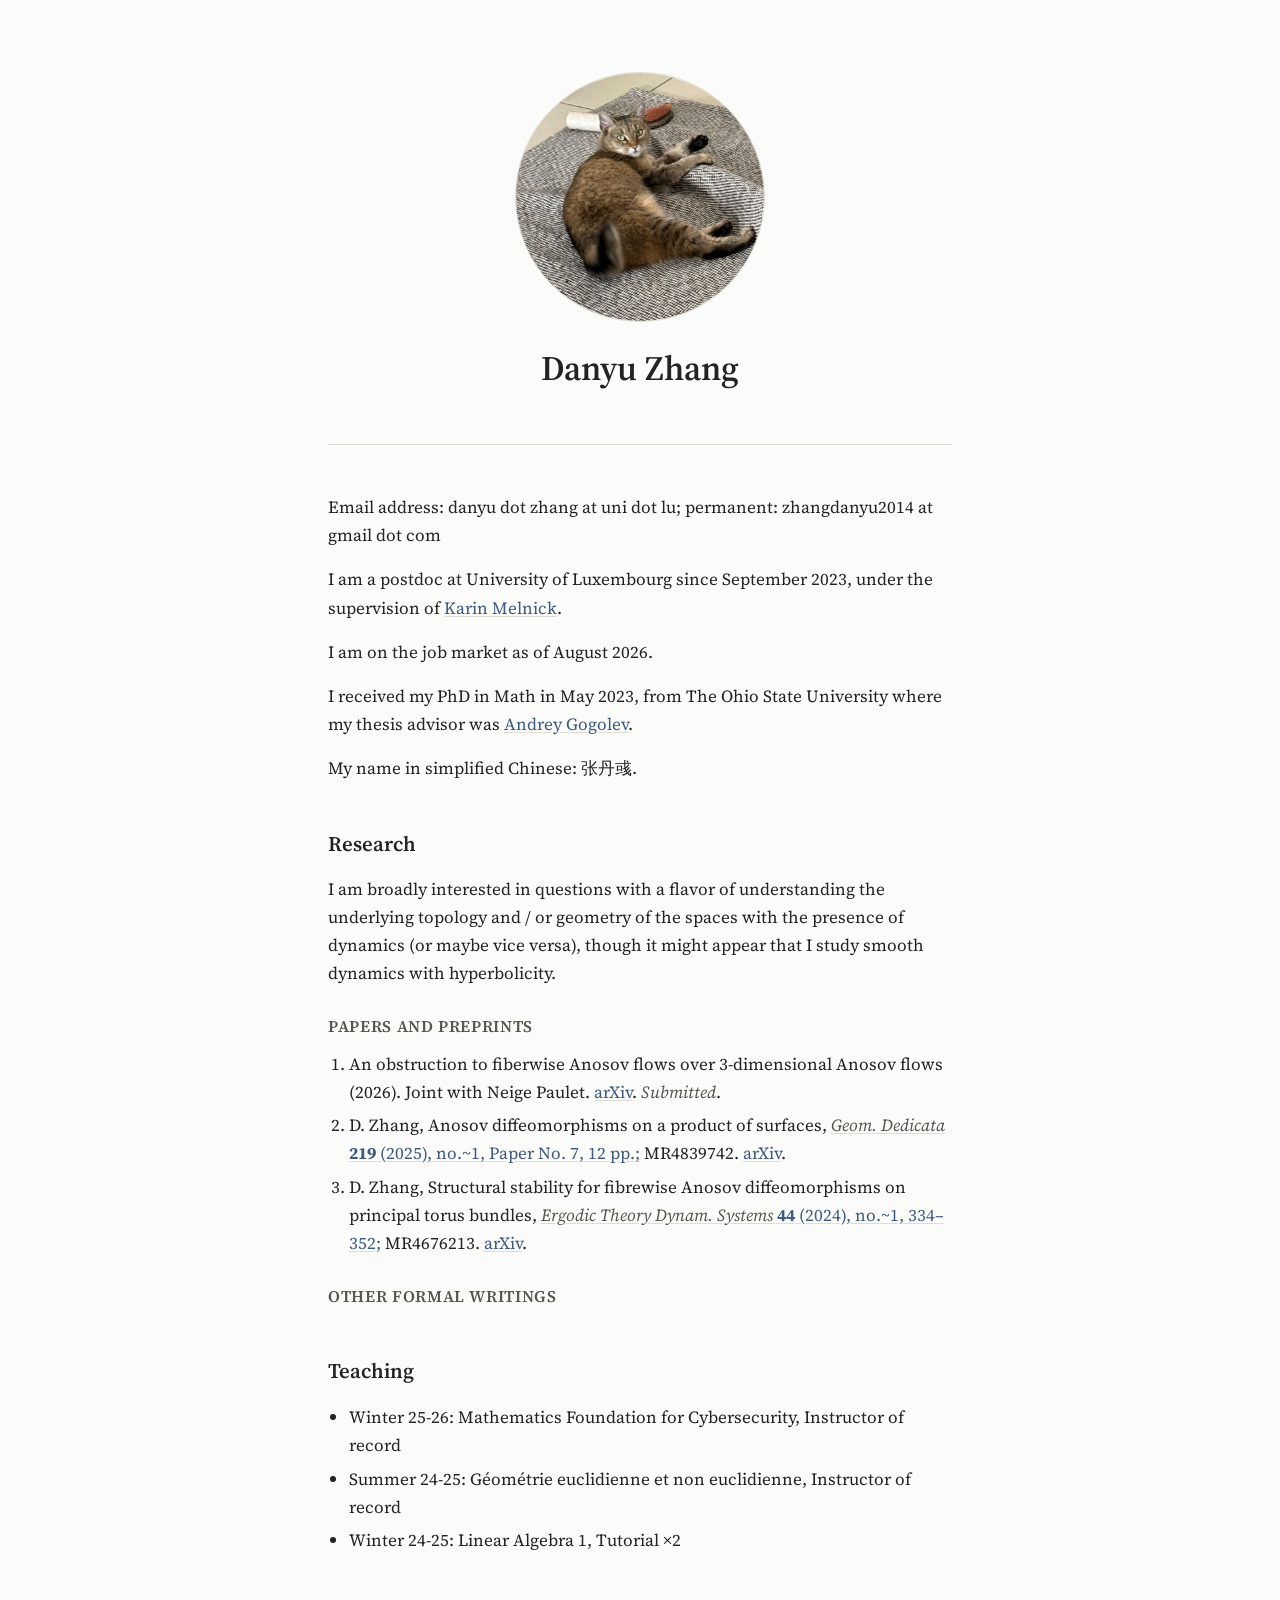
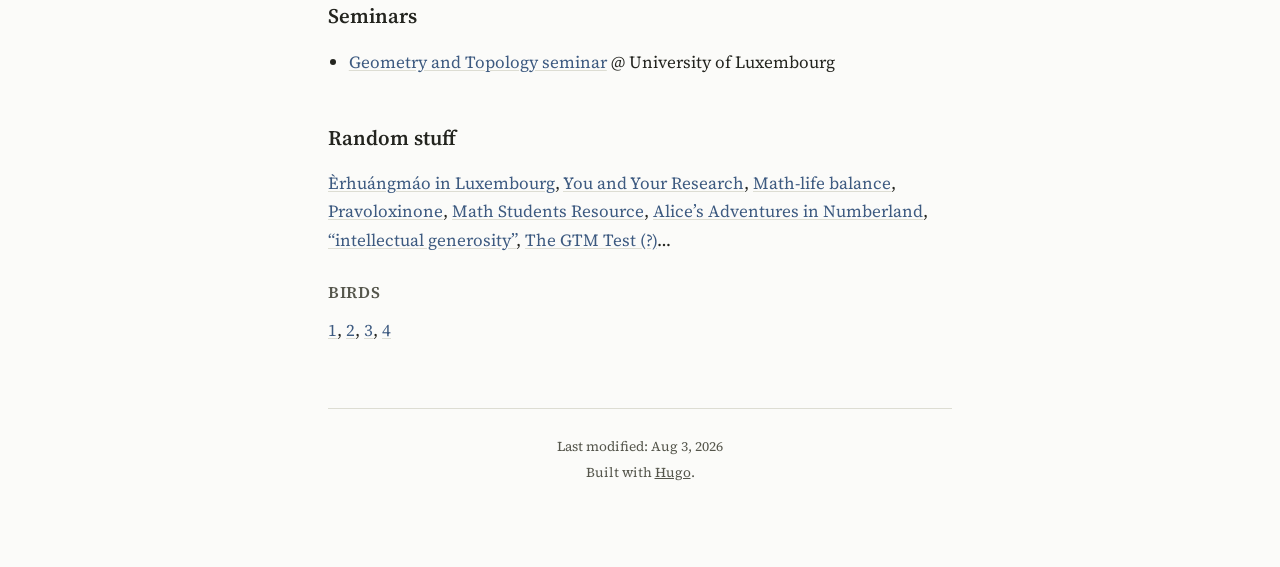
==== index.html @ 46ffb6db "Add files via upload" ====
<!DOCTYPE html>
<html lang="en">
<head>
	<meta name="generator" content="Hugo 0.109.0">
  <meta charset="utf-8">
<meta name="viewport" content="width=device-width, initial-scale=1">
<title>Danyu Zhang</title>
<meta name="description" content="Personal academic homepage of Danyu Zhang">
<link rel="preconnect" href="https://fonts.googleapis.com">
<link rel="preconnect" href="https://fonts.gstatic.com" crossorigin>
<link href="https://fonts.googleapis.com/css2?family=Source+Serif+4:ital,opsz,wght@0,8..60,400;0,8..60,500;0,8..60,600;1,8..60,400&display=swap" rel="stylesheet">
<link rel="stylesheet" href="/css/style.css">

</head>
<body>
  
<div class="page">

<header class="hero">
    <div class="photo-frame">
      
      
        <img src="/profile.jpeg" alt="Photograph of Danyu Zhang" class="photo">
      
    </div>
    <h1 class="name">Danyu Zhang</h1>
  </header>

  <hr class="rule">

  <main class="content">
    <p>Email address: danyu dot zhang at uni dot lu; permanent: zhangdanyu2014 at gmail dot com</p>
<p>I am a postdoc at University of Luxembourg since September 2023, under the supervision of <a href="https://math.uni.lu/~melnick/">Karin Melnick</a>.</p>
<p>I am on the job market as of August 2026.</p>
<p>I received my PhD in Math in May 2023, from The Ohio State University where my thesis advisor was <a href="https://people.math.osu.edu/gogolyev.1/">Andrey Gogolev</a>.</p>
<p>My name in simplified Chinese: 张丹彧.</p>
<h2 id="research">Research</h2>
<p>I am broadly interested in questions with a flavor of understanding the underlying topology and / or geometry of the spaces with the presence of dynamics (or maybe vice versa), though it might appear that I study smooth dynamics with hyperbolicity.</p>
<h3 id="papers-and-preprints">Papers and preprints</h3>
<ol>
<li>An obstruction to fiberwise Anosov flows over 3-dimensional Anosov flows (2026). Joint with Neige Paulet. <a href="https://arxiv.org/abs/2601.18487">arXiv</a>. <em>Submitted</em>.</li>
<li>D. Zhang, Anosov diffeomorphisms on a product of surfaces, <a href="https://doi.org/10.1007/s10711-024-00968-2"><em>Geom. Dedicata</em> <strong>219</strong> (2025), no.~1, Paper No. 7, 12 pp.;</a> MR4839742. <a href="https://arxiv.org/abs/2205.11296">arXiv</a>.</li>
<li>D. Zhang, Structural stability for fibrewise Anosov diffeomorphisms on principal torus bundles, <a href="https://doi.org/10.1017/etds.2023.4"><em>Ergodic Theory Dynam. Systems</em> <strong>44</strong> (2024), no.~1, 334&ndash;352;</a> MR4676213. <a href="https://arxiv.org/abs/2105.07118">arXiv</a>.</li>
</ol>
<h3 id="other-formal-writings">Other formal writings</h3>
<h2 id="teaching">Teaching</h2>
<ul>
<li>Winter 25-26: Mathematics Foundation for Cybersecurity, Instructor of record</li>
<li>Summer 24-25: Géométrie euclidienne et non euclidienne, Instructor of record</li>
<li>Winter 24-25: Linear Algebra 1, Tutorial ×2</li>
</ul>
<h2 id="seminars">Seminars</h2>
<ul>
<li><a href="https://math.uni.lu/geometry/gt_seminar/">Geometry and Topology seminar</a> @ University of Luxembourg</li>
</ul>
<h2 id="random-stuff">Random stuff</h2>
<p><a href="erhuangmao.jpeg">Èrhuángmáo in Luxembourg</a>, <a href="https://www.cs.virginia.edu/~robins/YouAndYourResearch.html">You and Your Research</a>, <a href="https://www.youtube.com/channel/UCYRR0SgbYH59htIHkwTbqMw">Math-life balance</a>, <a href="pravoloxinone.jpeg">Pravoloxinone</a>, <a href="http://people.math.gatech.edu/~dmargalit7/tsr/index.shtml">Math Students Resource</a>, <a href="https://numberlandadventures.blogspot.com/">Alice&rsquo;s Adventures in Numberland</a>, <a href="https://link.springer.com/article/10.1007/s11229-020-02660-w">&ldquo;intellectual generosity&rdquo;</a>, <a href="https://math.jhu.edu/~savitt/GTM/hartshorne.html">The GTM Test (?)</a>…</p>
<h3 id="birds">Birds</h3>
<p><a href="birds/great_crested_grebe.jpeg">1</a>, <a href="birds/chalk_browed_mockingbird.jpeg">2</a>, <a href="birds/american_kestrel.jpeg">3</a>, <a href="birds/southern_lapwing.jpeg">4</a></p>

  </main>

  <footer class="footer">
    <p>Last modified: Aug 3, 2026</p>
    <p>Built with <a href="https://gohugo.io" target="_blank" rel="noopener">Hugo</a>.</p>
  </footer>

</div>

</body>
</html>
---- css/style.css ----
:root {
  --paper: #fbfbf9;
  --ink: #23241f;
  --ink-soft: #55564c;
  --rule: #ddddd3;
  --accent: #3d5a80;
  --accent-soft: #6e88a3;
  --serif: "Source Serif 4", Georgia, "Times New Roman", serif;
  --measure: 42rem;
}

* { box-sizing: border-box; }

html { -webkit-text-size-adjust: 100%; }

body {
  margin: 0;
  background: var(--paper);
  color: var(--ink);
  font-family: var(--serif);
  font-size: 1.0625rem;
  line-height: 1.65;
  -webkit-font-smoothing: antialiased;
}

.page {
  max-width: var(--measure);
  margin: 0 auto;
  padding: 4.5rem 1.5rem 5rem;
}

/* Header / hero */

.hero {
  display: flex;
  flex-direction: column;
  align-items: center;
  text-align: center;
  gap: 1.1rem;
}

.photo-frame {
  width: 250px;
  height: 250px;
  border-radius: 50%;
  border: 1px solid var(--rule);
  background: #f3f3ee;
  display: flex;
  align-items: center;
  justify-content: center;
  overflow: hidden;
  flex-shrink: 0;
}

.photo {
  width: 100%;
  height: 100%;
  object-fit: cover;
}

.photo-placeholder {
  display: flex;
  align-items: center;
  justify-content: center;
  width: 100%;
  height: 100%;
  font-size: 0.75rem;
  letter-spacing: 0.08em;
  text-transform: uppercase;
  color: #a8a89b;
}

.name {
  margin: 0;
  font-size: 2.15rem;
  font-weight: 600;
  letter-spacing: 0.005em;
}

.tagline {
  margin: 0;
  color: var(--ink-soft);
  font-size: 0.95rem;
  font-style: italic;
}

.rule {
  border: none;
  border-top: 1px solid var(--rule);
  margin: 3rem 0;
}

/* Content typography */

.content h2 {
  font-size: 1.3rem;
  font-weight: 600;
  margin: 2.6rem 0 0.9rem;
  padding-top: 0.2rem;
}

.content h2:first-child { margin-top: 0; }

.content h3 {
  font-size: 1.02rem;
  font-weight: 600;
  color: var(--ink-soft);
  margin: 1.6rem 0 0.6rem;
  text-transform: uppercase;
  letter-spacing: 0.04em;
}

.content p { margin: 0 0 1rem; }

.content ul, .content ol {
  margin: 0 0 1rem;
  padding-left: 1.3rem;
}

.content li { margin-bottom: 0.35rem; }

.content a {
  color: var(--accent);
  text-decoration: underline;
  text-decoration-color: var(--rule);
  text-underline-offset: 2px;
  transition: text-decoration-color 0.15s ease;
}

.content a:hover,
.content a:focus-visible {
  text-decoration-color: var(--accent-soft);
}

.content em { color: var(--ink-soft); }

/* Footer */

.footer {
  margin-top: 4rem;
  padding-top: 1.5rem;
  border-top: 1px solid var(--rule);
  color: var(--ink-soft);
  font-size: 0.85rem;
  text-align: center;
}

.footer p { margin: 0.2rem 0; }

.footer a { color: var(--ink-soft); }

/* Focus visibility */

a:focus-visible {
  outline: 2px solid var(--accent-soft);
  outline-offset: 2px;
}

/* Small screens */

@media (max-width: 30rem) {
  .page { padding: 3rem 1.15rem 3.5rem; }
  .name { font-size: 1.7rem; }
  .photo-frame { width: 108px; height: 108px; }
}
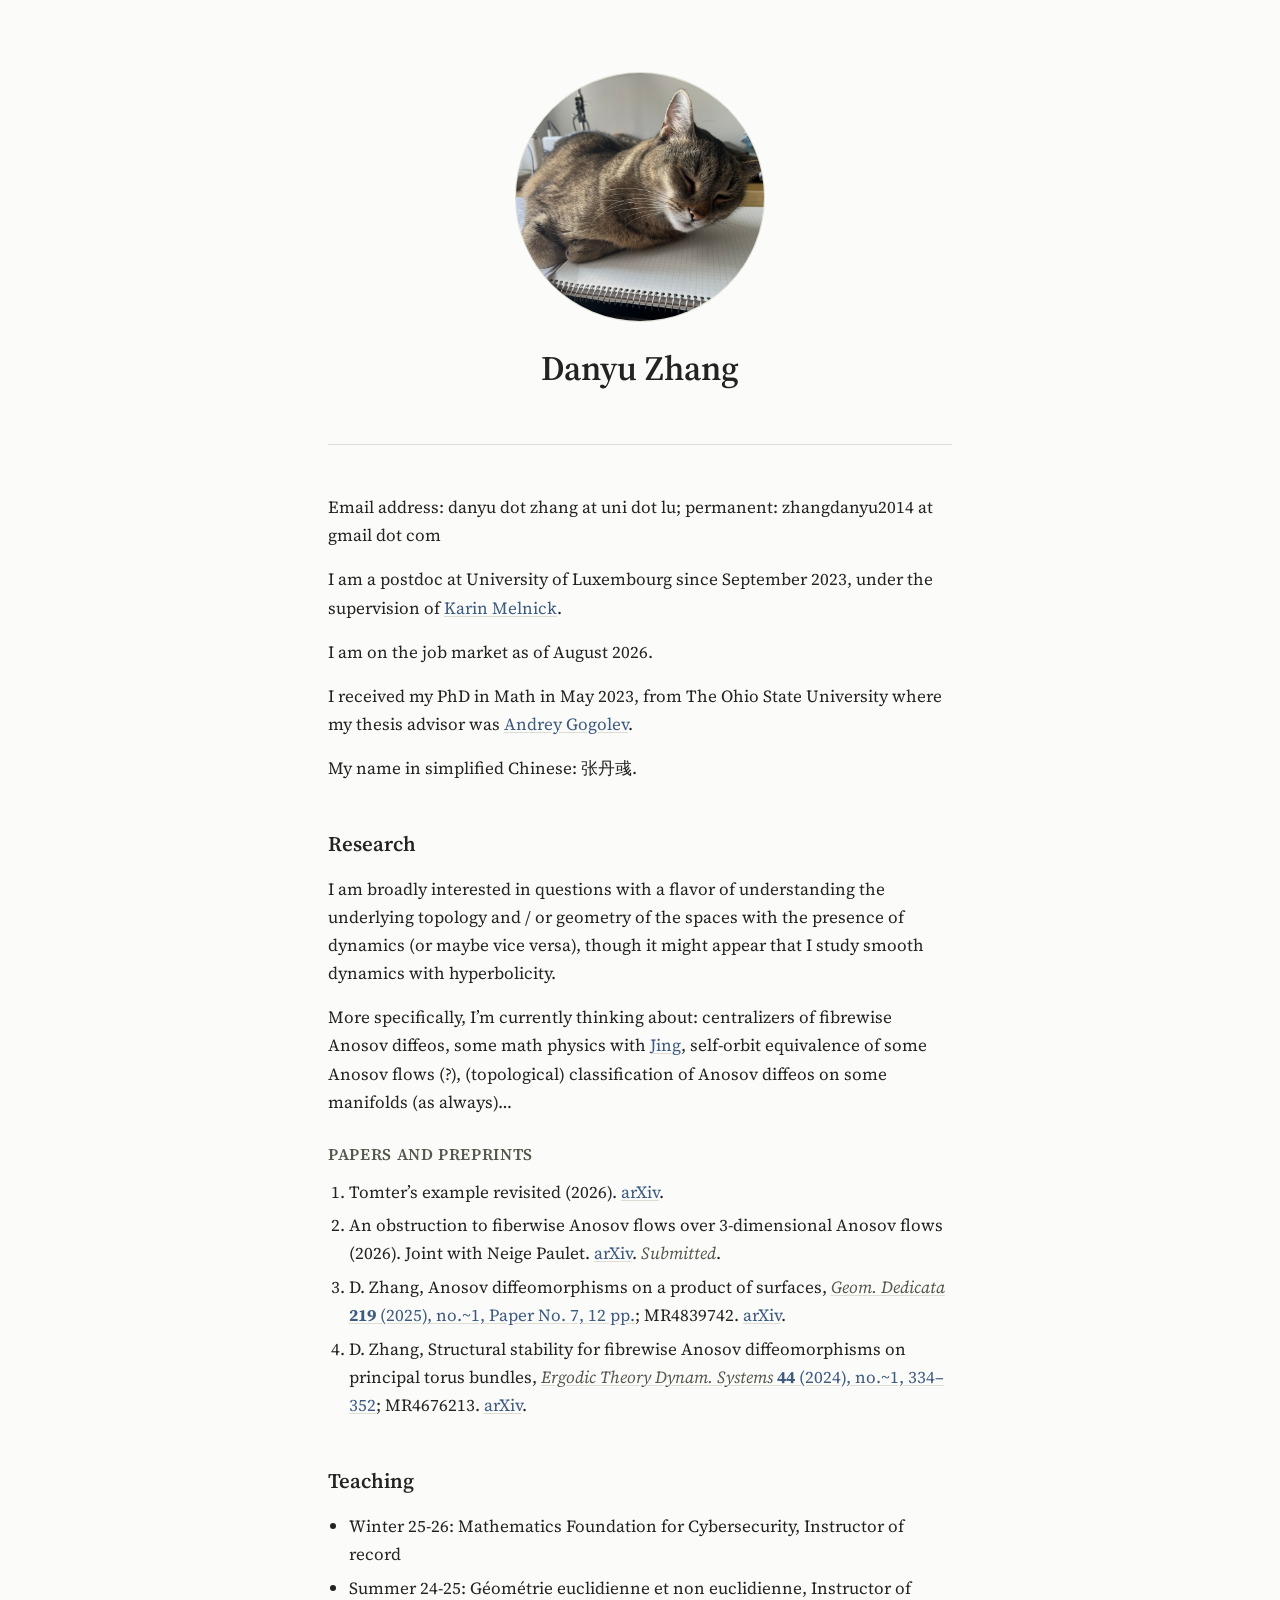
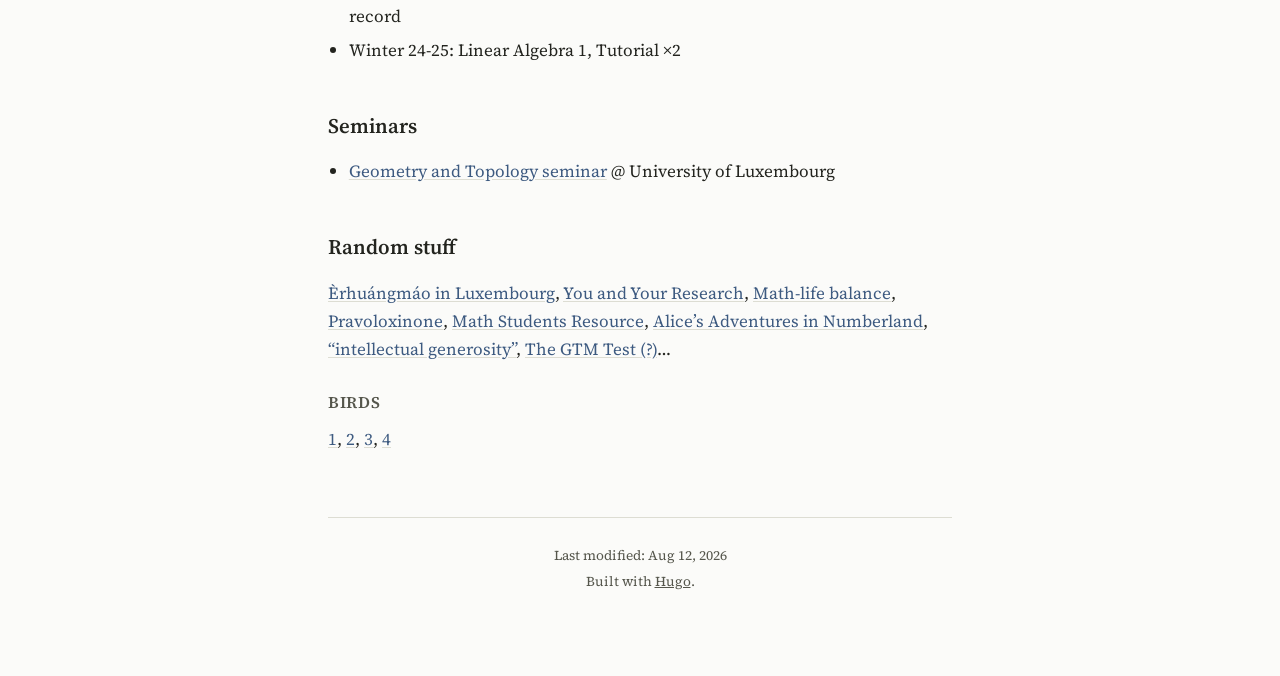
==== commit 57f38082: "Add files via upload" ====
--- a/index.html
+++ b/index.html
@@ -36,13 +36,14 @@
 <p>My name in simplified Chinese: 张丹彧.</p>
 <h2 id="research">Research</h2>
 <p>I am broadly interested in questions with a flavor of understanding the underlying topology and / or geometry of the spaces with the presence of dynamics (or maybe vice versa), though it might appear that I study smooth dynamics with hyperbolicity.</p>
+<p>More specifically, I&rsquo;m currently thinking about: centralizers of fibrewise Anosov diffeos, some math physics with <a href="https://sites.google.com/view/mathjingzhou233">Jing</a>, self-orbit equivalence of some Anosov flows (?), (topological) classification of Anosov diffeos on some manifolds (as always)&hellip;</p>
 <h3 id="papers-and-preprints">Papers and preprints</h3>
 <ol>
+<li>Tomter&rsquo;s example revisited (2026). <a href="https://arxiv.org/abs/2608.11097">arXiv</a>.</li>
 <li>An obstruction to fiberwise Anosov flows over 3-dimensional Anosov flows (2026). Joint with Neige Paulet. <a href="https://arxiv.org/abs/2601.18487">arXiv</a>. <em>Submitted</em>.</li>
-<li>D. Zhang, Anosov diffeomorphisms on a product of surfaces, <a href="https://doi.org/10.1007/s10711-024-00968-2"><em>Geom. Dedicata</em> <strong>219</strong> (2025), no.~1, Paper No. 7, 12 pp.;</a> MR4839742. <a href="https://arxiv.org/abs/2205.11296">arXiv</a>.</li>
-<li>D. Zhang, Structural stability for fibrewise Anosov diffeomorphisms on principal torus bundles, <a href="https://doi.org/10.1017/etds.2023.4"><em>Ergodic Theory Dynam. Systems</em> <strong>44</strong> (2024), no.~1, 334&ndash;352;</a> MR4676213. <a href="https://arxiv.org/abs/2105.07118">arXiv</a>.</li>
+<li>D. Zhang, Anosov diffeomorphisms on a product of surfaces, <a href="https://doi.org/10.1007/s10711-024-00968-2"><em>Geom. Dedicata</em> <strong>219</strong> (2025), no.~1, Paper No. 7, 12 pp.</a>; MR4839742. <a href="https://arxiv.org/abs/2205.11296">arXiv</a>.</li>
+<li>D. Zhang, Structural stability for fibrewise Anosov diffeomorphisms on principal torus bundles, <a href="https://doi.org/10.1017/etds.2023.4"><em>Ergodic Theory Dynam. Systems</em> <strong>44</strong> (2024), no.~1, 334&ndash;352</a>; MR4676213. <a href="https://arxiv.org/abs/2105.07118">arXiv</a>.</li>
 </ol>
-<h3 id="other-formal-writings">Other formal writings</h3>
 <h2 id="teaching">Teaching</h2>
 <ul>
 <li>Winter 25-26: Mathematics Foundation for Cybersecurity, Instructor of record</li>
@@ -61,7 +62,7 @@
   </main>
 
   <footer class="footer">
-    <p>Last modified: Aug 3, 2026</p>
+    <p>Last modified: Aug 12, 2026</p>
     <p>Built with <a href="https://gohugo.io" target="_blank" rel="noopener">Hugo</a>.</p>
   </footer>
 
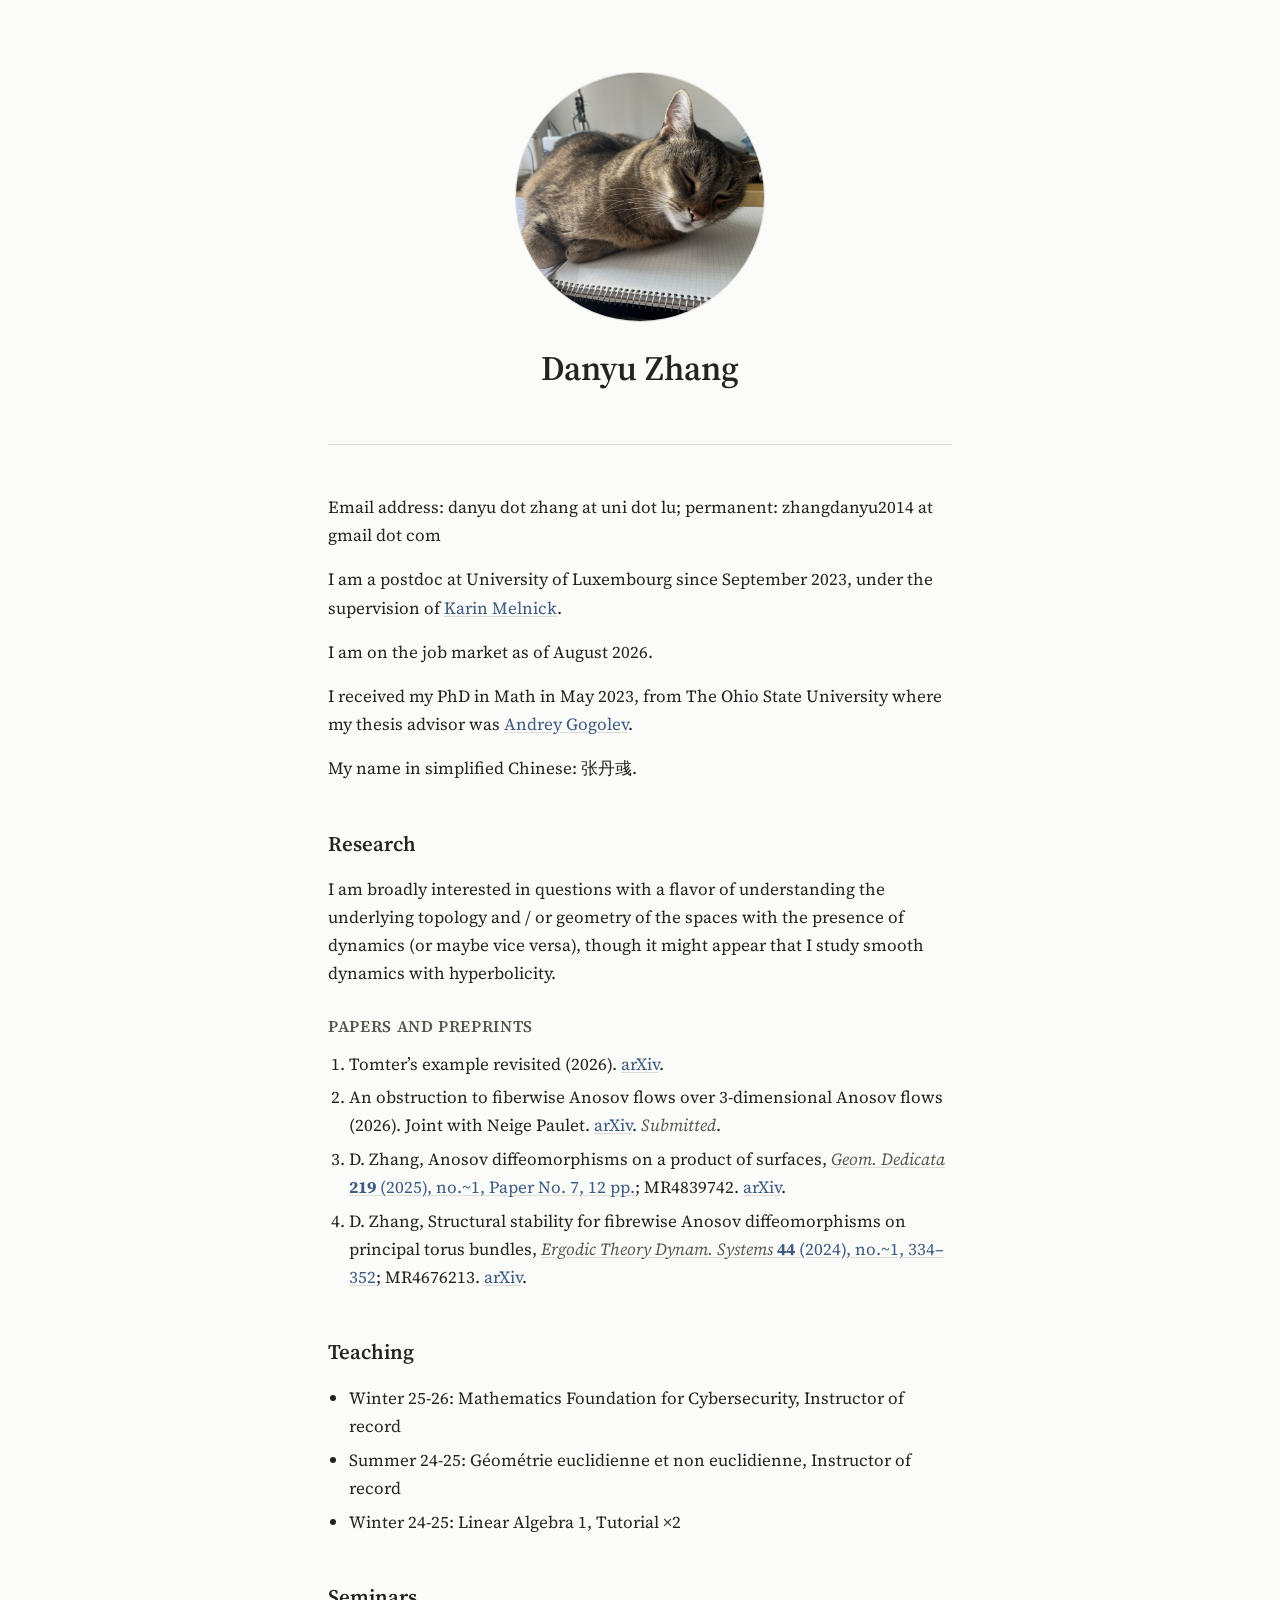
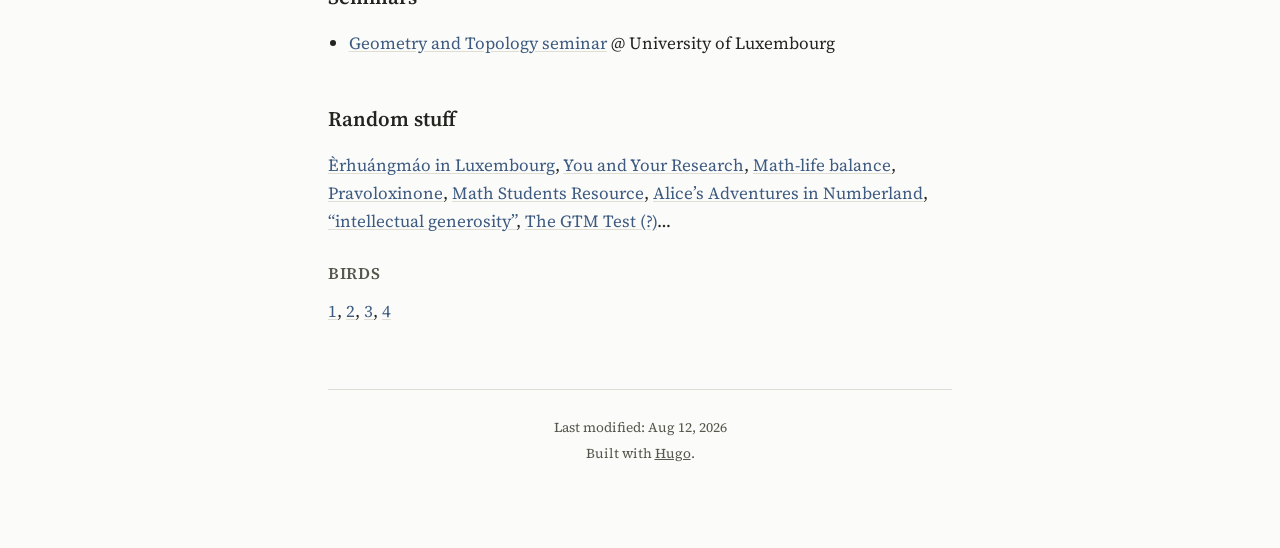
==== commit 059a266e: "Add files via upload" ====
--- a/index.html
+++ b/index.html
@@ -36,7 +36,6 @@
 <p>My name in simplified Chinese: 张丹彧.</p>
 <h2 id="research">Research</h2>
 <p>I am broadly interested in questions with a flavor of understanding the underlying topology and / or geometry of the spaces with the presence of dynamics (or maybe vice versa), though it might appear that I study smooth dynamics with hyperbolicity.</p>
-<p>More specifically, I&rsquo;m currently thinking about: centralizers of fibrewise Anosov diffeos, some math physics with <a href="https://sites.google.com/view/mathjingzhou233">Jing</a>, self-orbit equivalence of some Anosov flows (?), (topological) classification of Anosov diffeos on some manifolds (as always)&hellip;</p>
 <h3 id="papers-and-preprints">Papers and preprints</h3>
 <ol>
 <li>Tomter&rsquo;s example revisited (2026). <a href="https://arxiv.org/abs/2608.11097">arXiv</a>.</li>
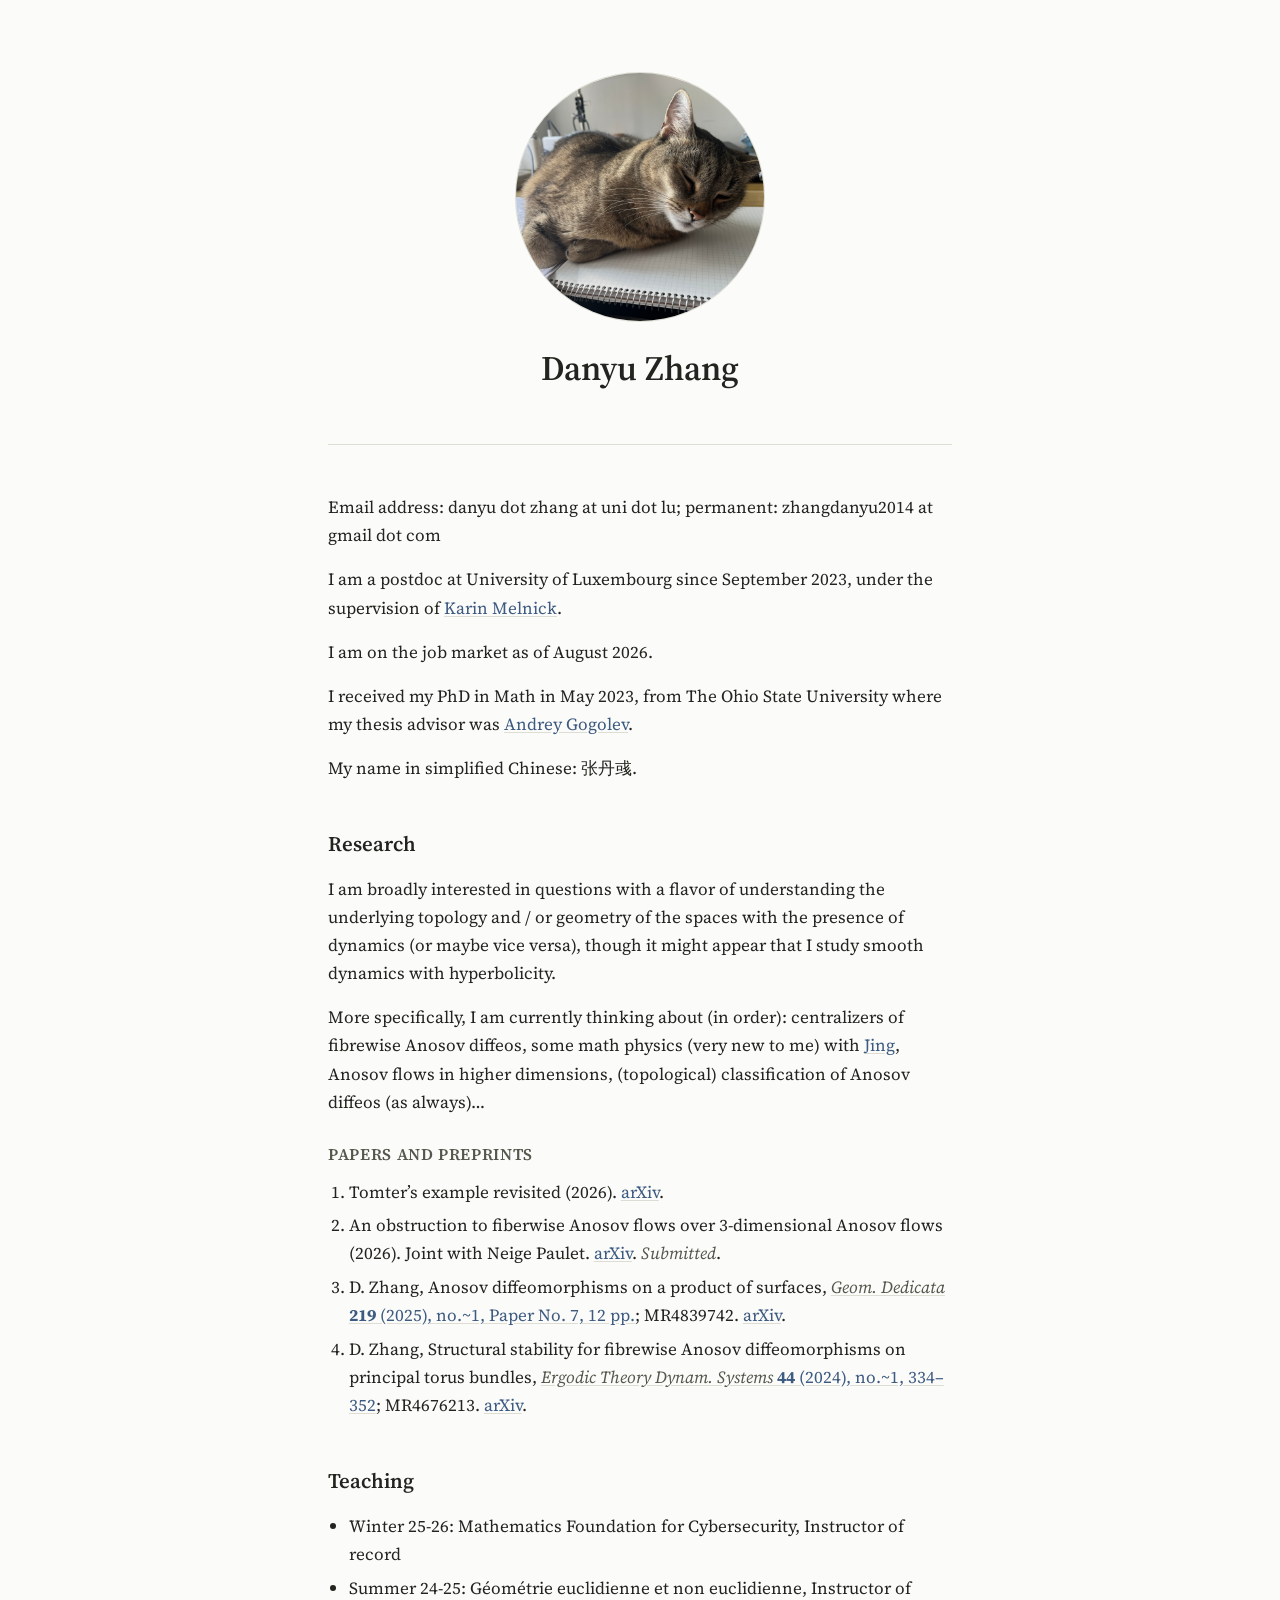
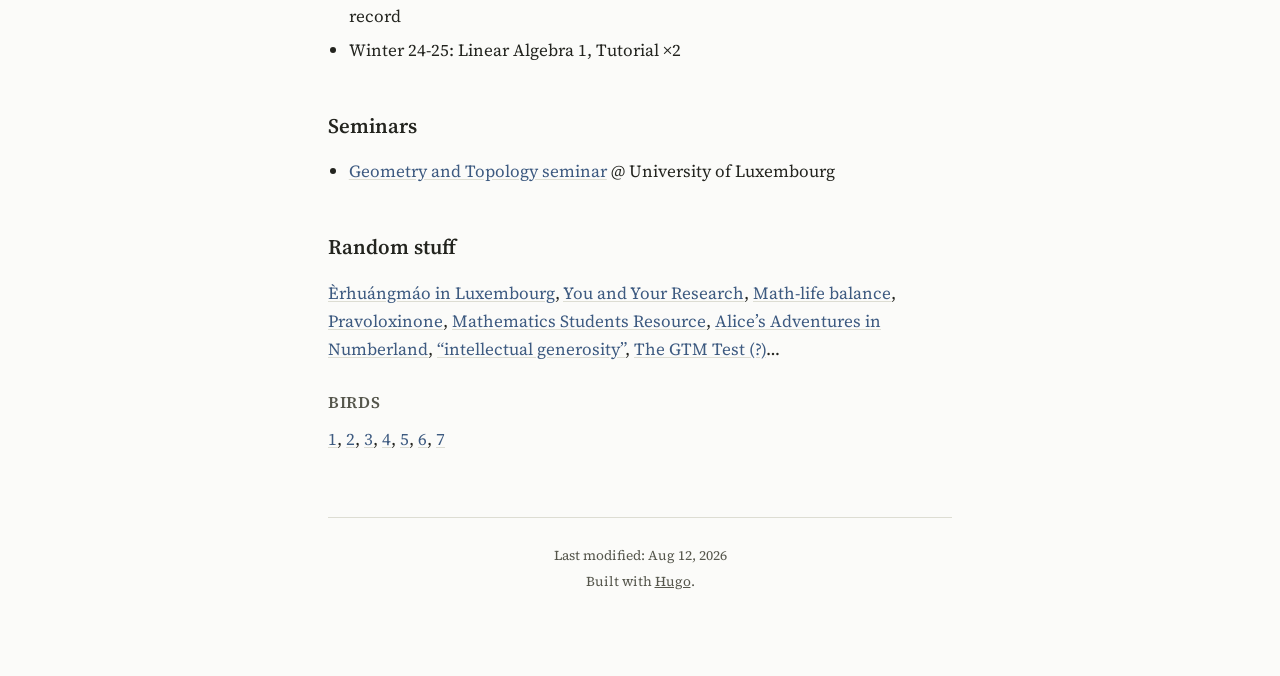
==== commit fab96df3: "Add files via upload" ====
--- a/index.html
+++ b/index.html
@@ -36,6 +36,7 @@
 <p>My name in simplified Chinese: 张丹彧.</p>
 <h2 id="research">Research</h2>
 <p>I am broadly interested in questions with a flavor of understanding the underlying topology and / or geometry of the spaces with the presence of dynamics (or maybe vice versa), though it might appear that I study smooth dynamics with hyperbolicity.</p>
+<p>More specifically, I am currently thinking about (in order): centralizers of fibrewise Anosov diffeos, some math physics (very new to me) with <a href="https://sites.google.com/view/mathjingzhou233">Jing</a>, Anosov flows in higher dimensions, (topological) classification of Anosov diffeos (as always)&hellip;</p>
 <h3 id="papers-and-preprints">Papers and preprints</h3>
 <ol>
 <li>Tomter&rsquo;s example revisited (2026). <a href="https://arxiv.org/abs/2608.11097">arXiv</a>.</li>
@@ -54,9 +55,9 @@
 <li><a href="https://math.uni.lu/geometry/gt_seminar/">Geometry and Topology seminar</a> @ University of Luxembourg</li>
 </ul>
 <h2 id="random-stuff">Random stuff</h2>
-<p><a href="erhuangmao.jpeg">Èrhuángmáo in Luxembourg</a>, <a href="https://www.cs.virginia.edu/~robins/YouAndYourResearch.html">You and Your Research</a>, <a href="https://www.youtube.com/channel/UCYRR0SgbYH59htIHkwTbqMw">Math-life balance</a>, <a href="pravoloxinone.jpeg">Pravoloxinone</a>, <a href="http://people.math.gatech.edu/~dmargalit7/tsr/index.shtml">Math Students Resource</a>, <a href="https://numberlandadventures.blogspot.com/">Alice&rsquo;s Adventures in Numberland</a>, <a href="https://link.springer.com/article/10.1007/s11229-020-02660-w">&ldquo;intellectual generosity&rdquo;</a>, <a href="https://math.jhu.edu/~savitt/GTM/hartshorne.html">The GTM Test (?)</a>…</p>
+<p><a href="erhuangmao.jpeg">Èrhuángmáo in Luxembourg</a>, <a href="https://www.cs.virginia.edu/~robins/YouAndYourResearch.html">You and Your Research</a>, <a href="https://www.youtube.com/channel/UCYRR0SgbYH59htIHkwTbqMw">Math-life balance</a>, <a href="pravoloxinone.jpeg">Pravoloxinone</a>, <a href="https://margalit.droppages.net/tsr/index.html">Mathematics Students Resource</a>, <a href="https://numberlandadventures.blogspot.com/">Alice&rsquo;s Adventures in Numberland</a>, <a href="https://link.springer.com/article/10.1007/s11229-020-02660-w">&ldquo;intellectual generosity&rdquo;</a>, <a href="https://math.jhu.edu/~savitt/GTM/hartshorne.html">The GTM Test (?)</a>…</p>
 <h3 id="birds">Birds</h3>
-<p><a href="birds/great_crested_grebe.jpeg">1</a>, <a href="birds/chalk_browed_mockingbird.jpeg">2</a>, <a href="birds/american_kestrel.jpeg">3</a>, <a href="birds/southern_lapwing.jpeg">4</a></p>
+<p><a href="birds/great_crested_grebe.jpeg">1</a>, <a href="birds/chalk_browed_mockingbird.jpeg">2</a>, <a href="birds/american_kestrel.jpeg">3</a>, <a href="birds/southern_lapwing.jpeg">4</a>, <a href="birds/kentish_plover.jpeg">5</a>, <a href="birds/eleonoras_falcon.jpeg">6</a>, <a href="birds/western_cattle_egret.jpeg">7</a></p>
 
   </main>
 
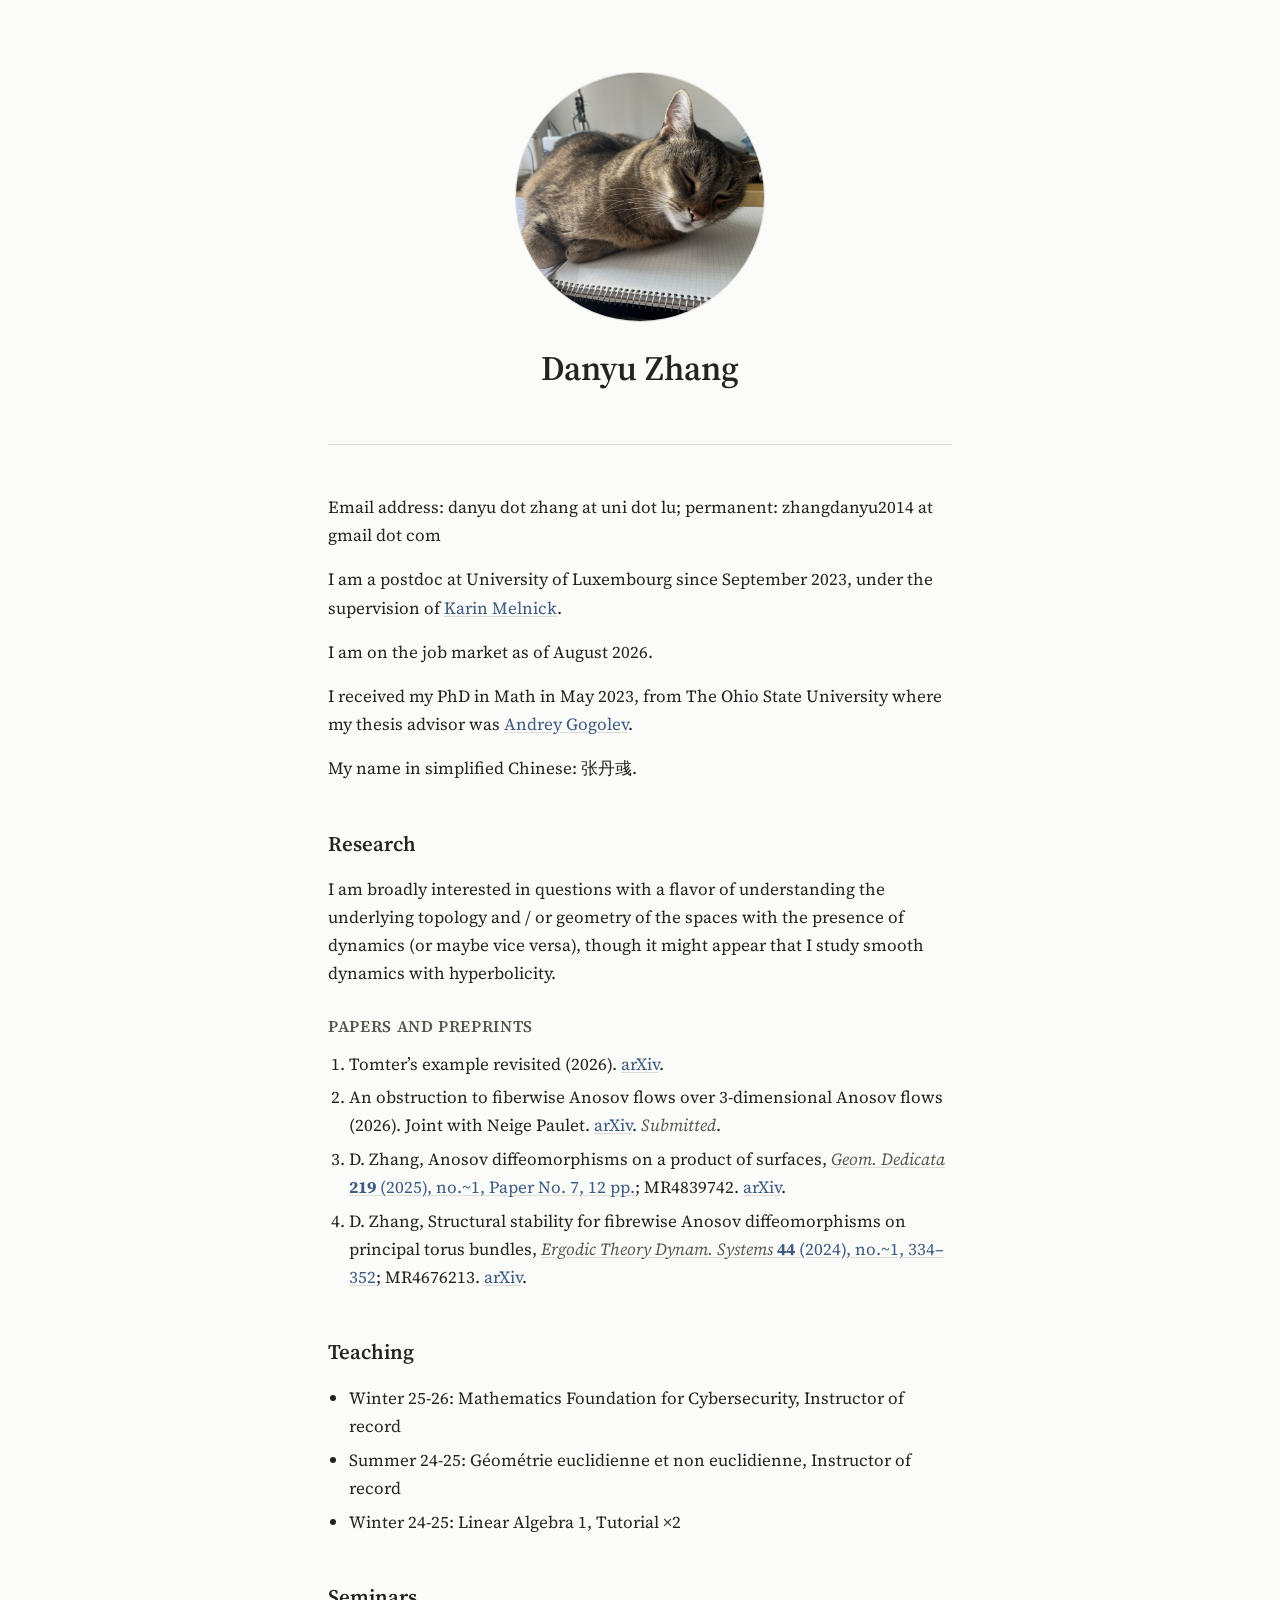
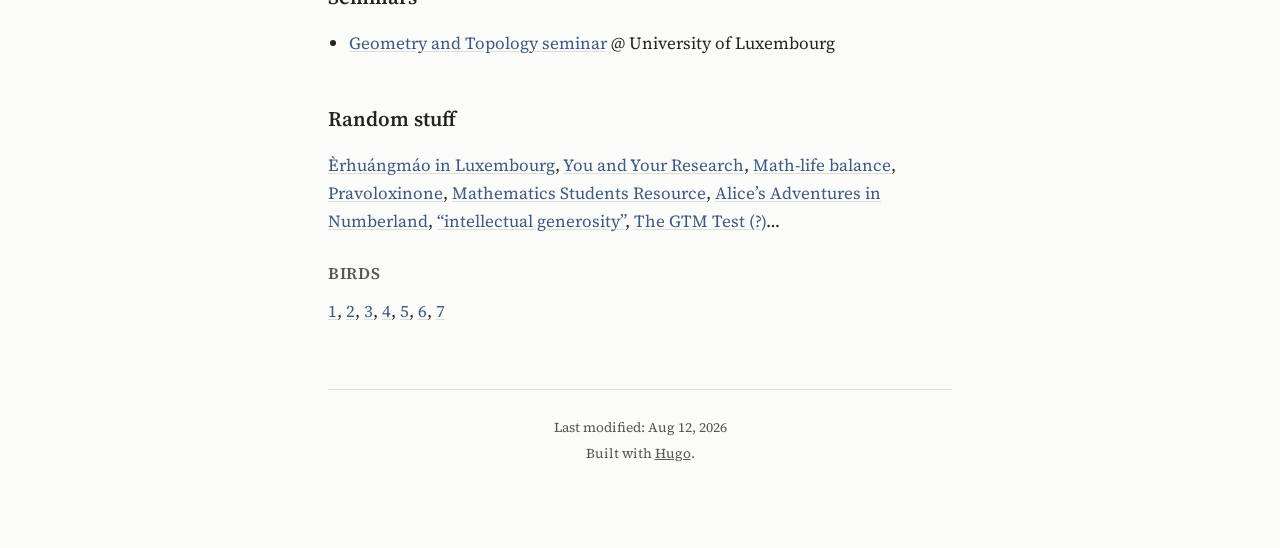
==== commit cdeb585f: "Add files via upload" ====
--- a/index.html
+++ b/index.html
@@ -36,7 +36,6 @@
 <p>My name in simplified Chinese: 张丹彧.</p>
 <h2 id="research">Research</h2>
 <p>I am broadly interested in questions with a flavor of understanding the underlying topology and / or geometry of the spaces with the presence of dynamics (or maybe vice versa), though it might appear that I study smooth dynamics with hyperbolicity.</p>
-<p>More specifically, I am currently thinking about (in order): centralizers of fibrewise Anosov diffeos, some math physics (very new to me) with <a href="https://sites.google.com/view/mathjingzhou233">Jing</a>, Anosov flows in higher dimensions, (topological) classification of Anosov diffeos (as always)&hellip;</p>
 <h3 id="papers-and-preprints">Papers and preprints</h3>
 <ol>
 <li>Tomter&rsquo;s example revisited (2026). <a href="https://arxiv.org/abs/2608.11097">arXiv</a>.</li>
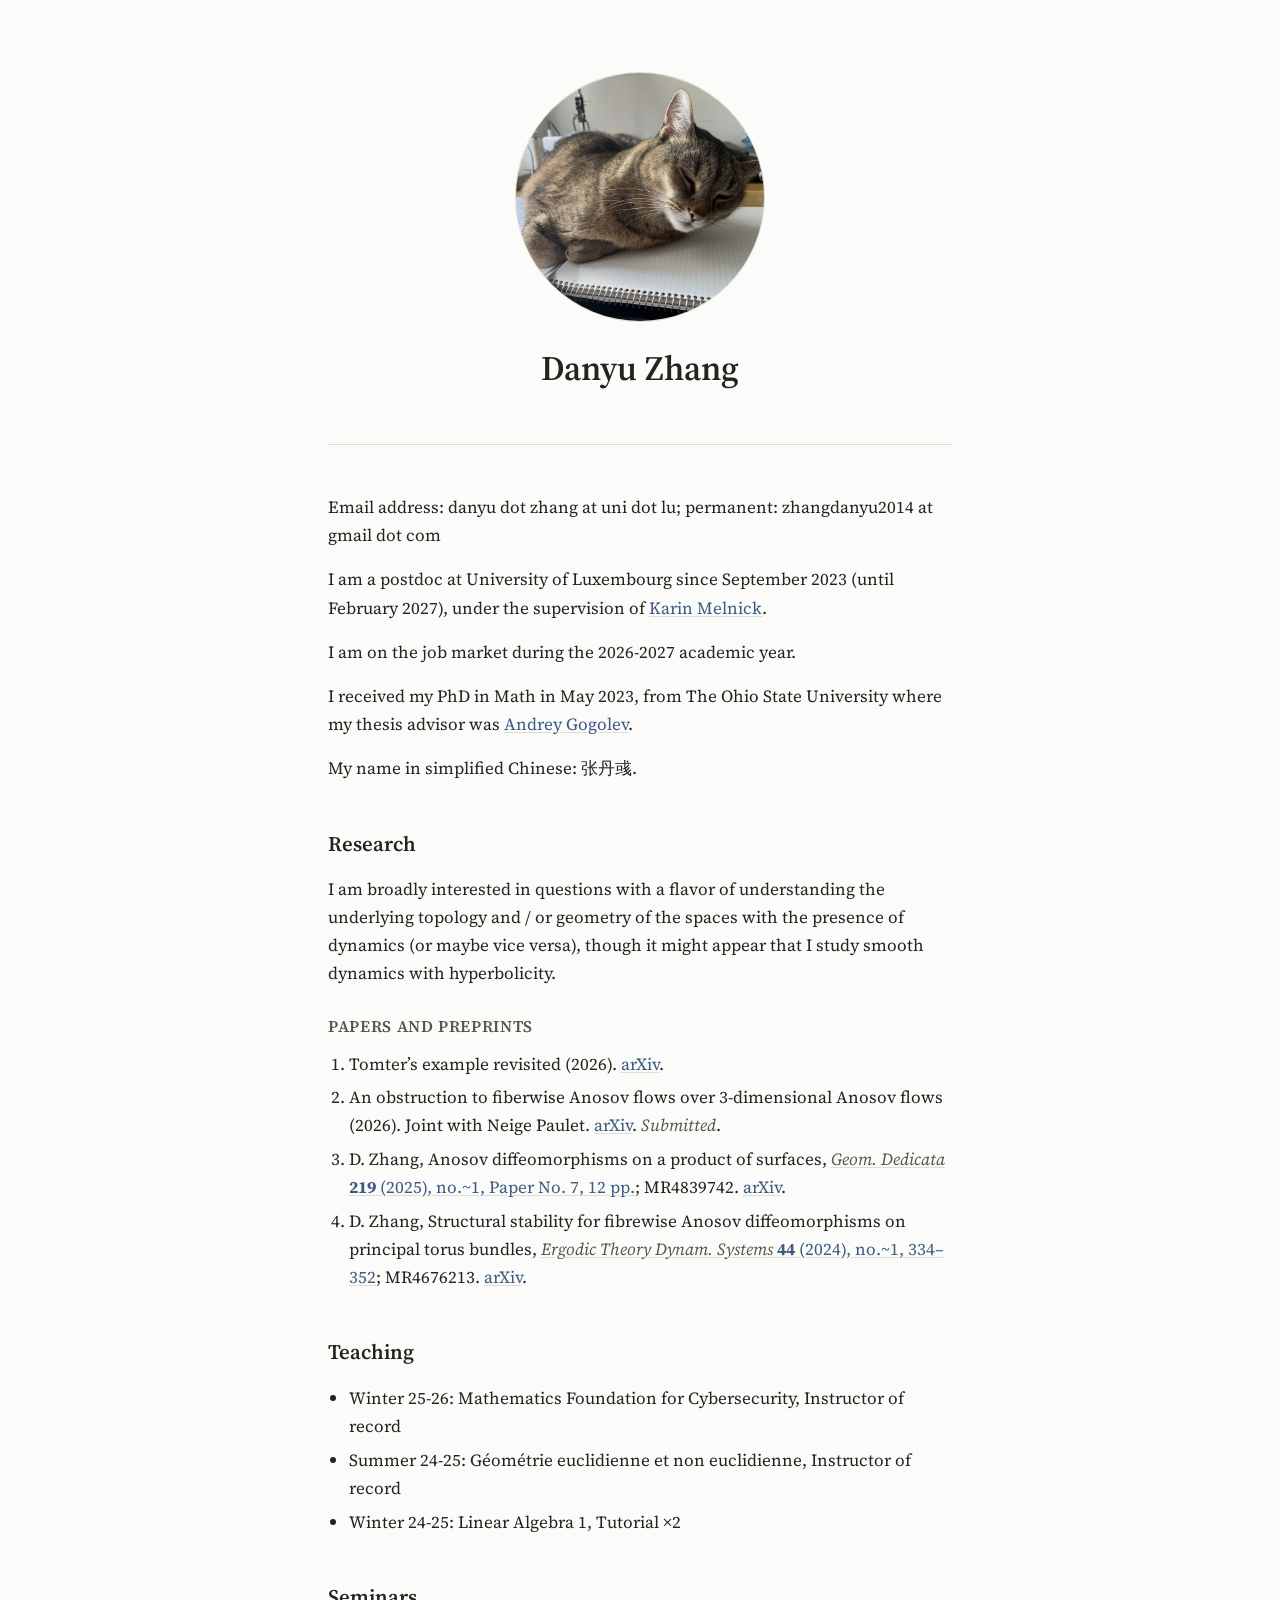
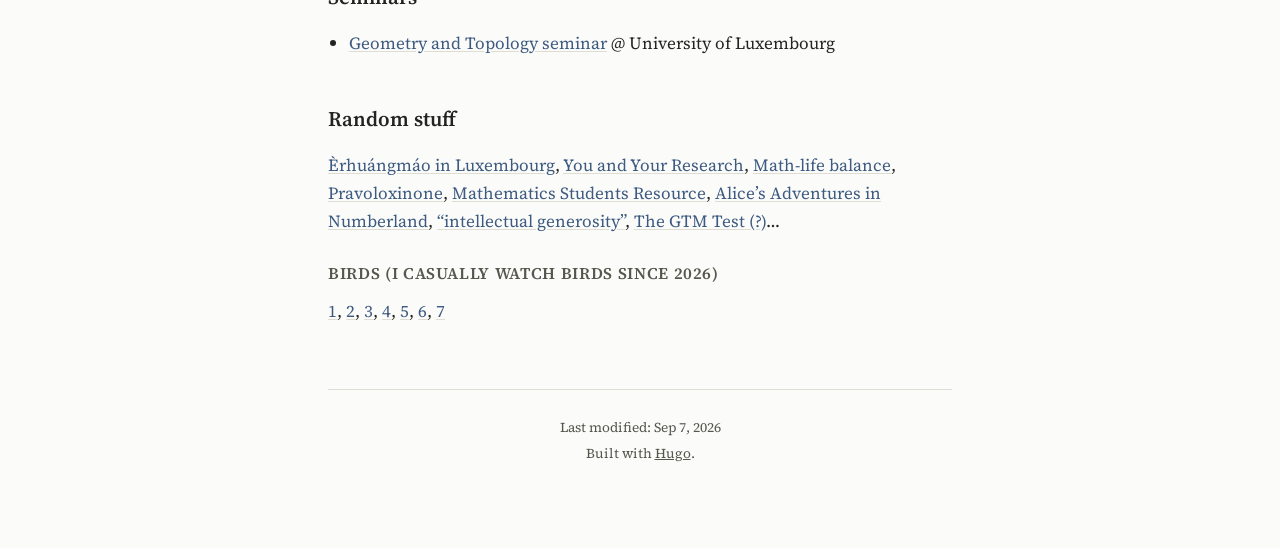
==== commit 23854d8c: "Add files via upload" ====
--- a/index.html
+++ b/index.html
@@ -30,8 +30,8 @@
 
   <main class="content">
     <p>Email address: danyu dot zhang at uni dot lu; permanent: zhangdanyu2014 at gmail dot com</p>
-<p>I am a postdoc at University of Luxembourg since September 2023, under the supervision of <a href="https://math.uni.lu/~melnick/">Karin Melnick</a>.</p>
-<p>I am on the job market as of August 2026.</p>
+<p>I am a postdoc at University of Luxembourg since September 2023 (until February 2027), under the supervision of <a href="https://math.uni.lu/~melnick/">Karin Melnick</a>.</p>
+<p>I am on the job market during the 2026-2027 academic year.</p>
 <p>I received my PhD in Math in May 2023, from The Ohio State University where my thesis advisor was <a href="https://people.math.osu.edu/gogolyev.1/">Andrey Gogolev</a>.</p>
 <p>My name in simplified Chinese: 张丹彧.</p>
 <h2 id="research">Research</h2>
@@ -55,13 +55,13 @@
 </ul>
 <h2 id="random-stuff">Random stuff</h2>
 <p><a href="erhuangmao.jpeg">Èrhuángmáo in Luxembourg</a>, <a href="https://www.cs.virginia.edu/~robins/YouAndYourResearch.html">You and Your Research</a>, <a href="https://www.youtube.com/channel/UCYRR0SgbYH59htIHkwTbqMw">Math-life balance</a>, <a href="pravoloxinone.jpeg">Pravoloxinone</a>, <a href="https://margalit.droppages.net/tsr/index.html">Mathematics Students Resource</a>, <a href="https://numberlandadventures.blogspot.com/">Alice&rsquo;s Adventures in Numberland</a>, <a href="https://link.springer.com/article/10.1007/s11229-020-02660-w">&ldquo;intellectual generosity&rdquo;</a>, <a href="https://math.jhu.edu/~savitt/GTM/hartshorne.html">The GTM Test (?)</a>…</p>
-<h3 id="birds">Birds</h3>
+<h3 id="birds-i-casually-watch-birds-since-2026">Birds (I casually watch birds since 2026)</h3>
 <p><a href="birds/great_crested_grebe.jpeg">1</a>, <a href="birds/chalk_browed_mockingbird.jpeg">2</a>, <a href="birds/american_kestrel.jpeg">3</a>, <a href="birds/southern_lapwing.jpeg">4</a>, <a href="birds/kentish_plover.jpeg">5</a>, <a href="birds/eleonoras_falcon.jpeg">6</a>, <a href="birds/western_cattle_egret.jpeg">7</a></p>
 
   </main>
 
   <footer class="footer">
-    <p>Last modified: Aug 12, 2026</p>
+    <p>Last modified: Sep 7, 2026</p>
     <p>Built with <a href="https://gohugo.io" target="_blank" rel="noopener">Hugo</a>.</p>
   </footer>
 
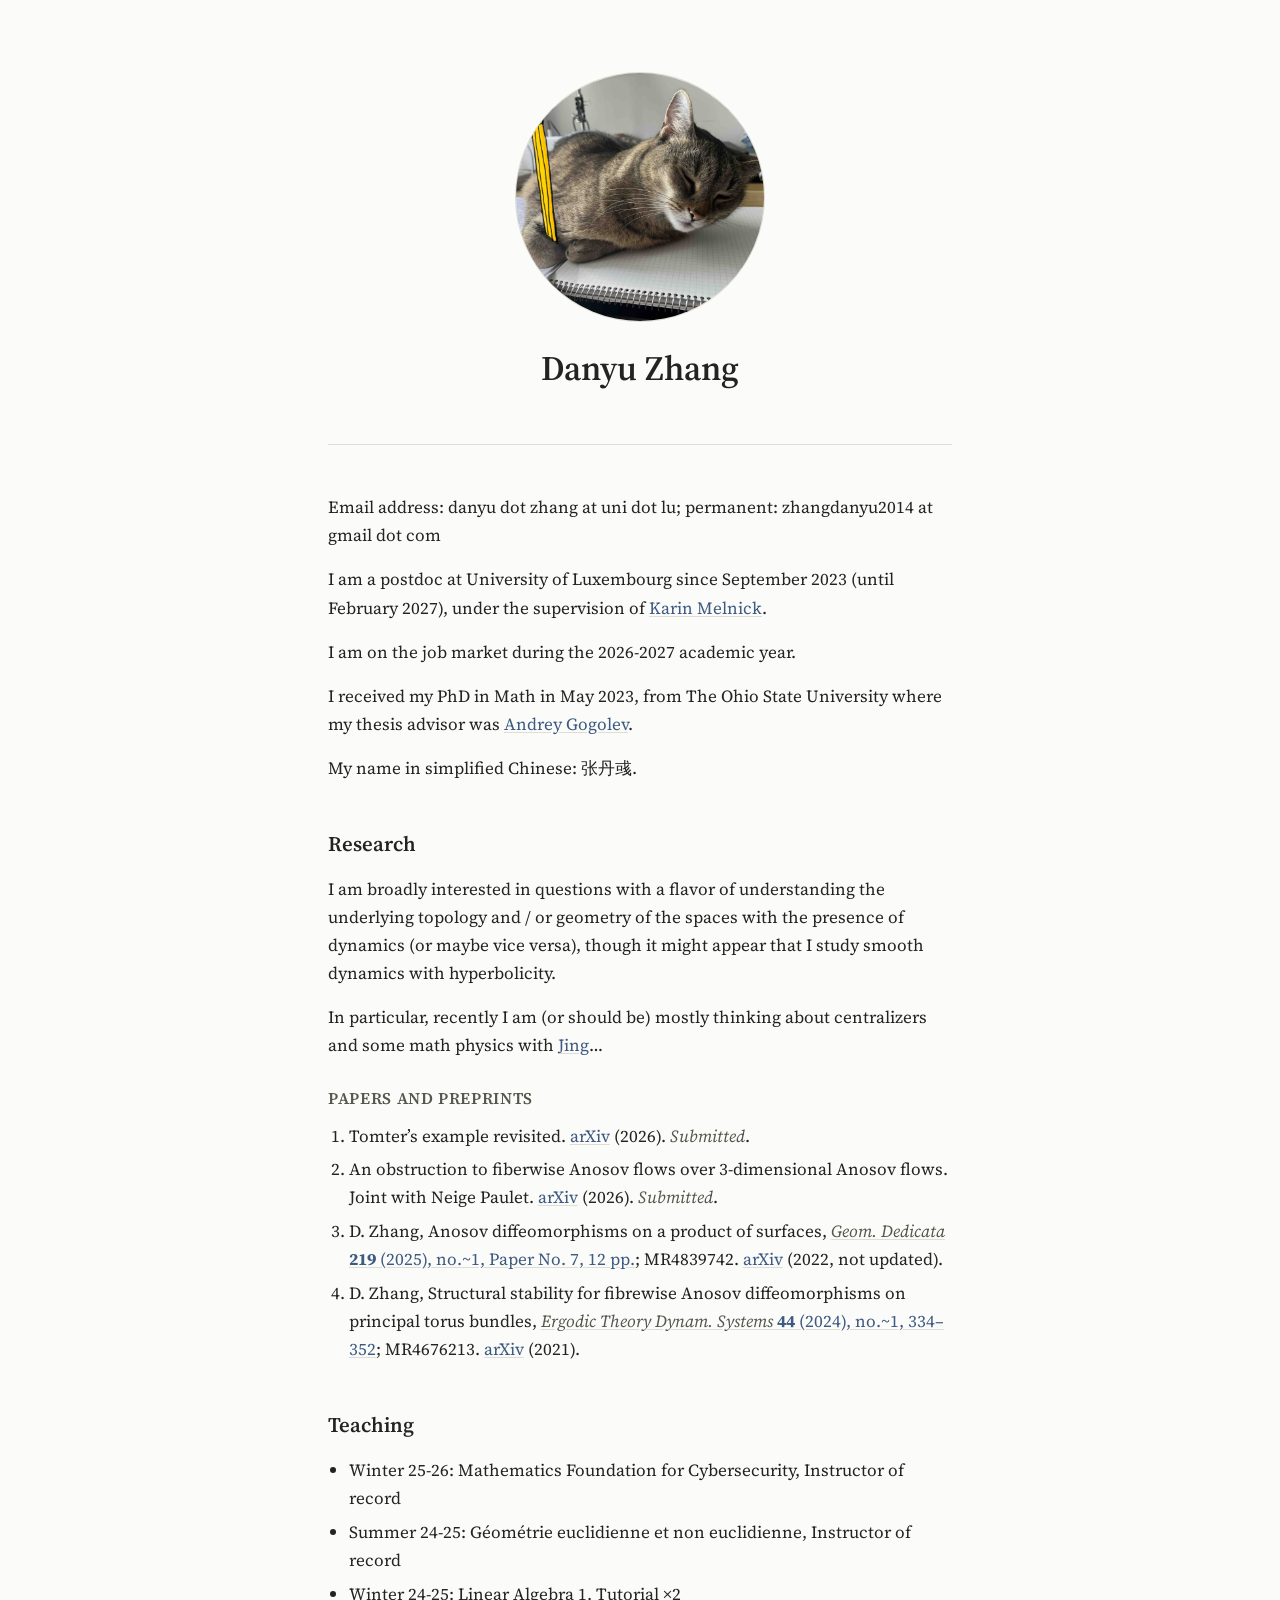
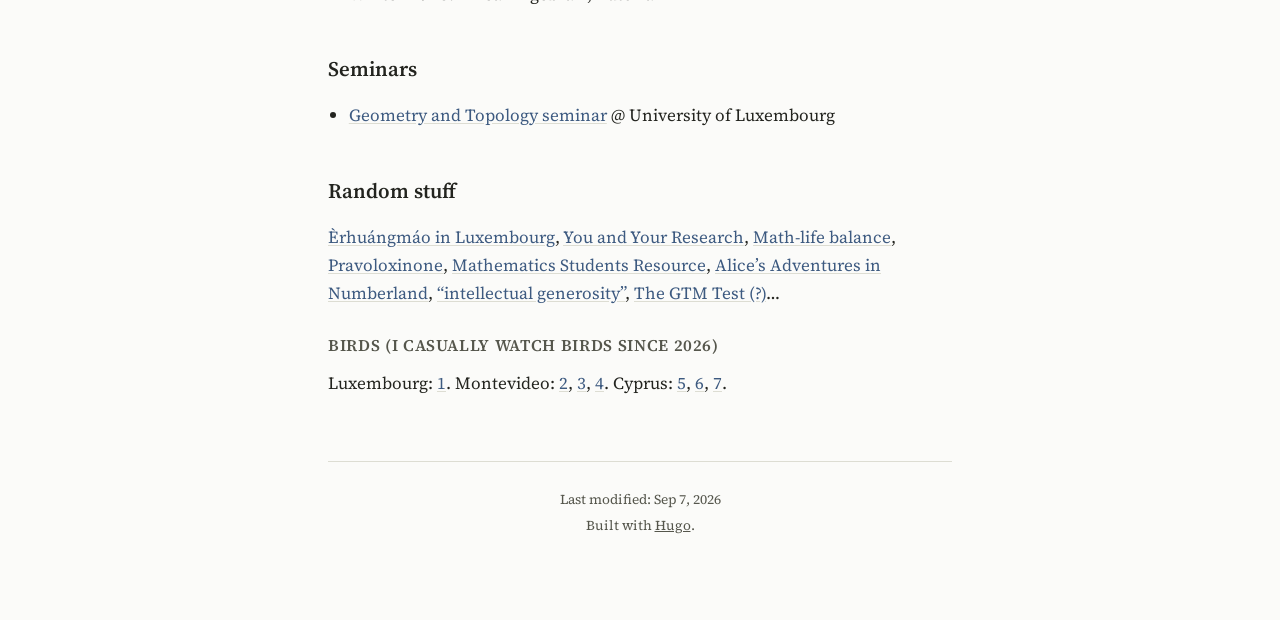
==== commit 79428029: "Add files via upload" ====
--- a/index.html
+++ b/index.html
@@ -36,12 +36,13 @@
 <p>My name in simplified Chinese: 张丹彧.</p>
 <h2 id="research">Research</h2>
 <p>I am broadly interested in questions with a flavor of understanding the underlying topology and / or geometry of the spaces with the presence of dynamics (or maybe vice versa), though it might appear that I study smooth dynamics with hyperbolicity.</p>
+<p>In particular, recently I am (or should be) mostly thinking about centralizers and some math physics with <a href="https://sites.google.com/view/mathjingzhou233">Jing</a>&hellip;</p>
 <h3 id="papers-and-preprints">Papers and preprints</h3>
 <ol>
-<li>Tomter&rsquo;s example revisited (2026). <a href="https://arxiv.org/abs/2608.11097">arXiv</a>.</li>
-<li>An obstruction to fiberwise Anosov flows over 3-dimensional Anosov flows (2026). Joint with Neige Paulet. <a href="https://arxiv.org/abs/2601.18487">arXiv</a>. <em>Submitted</em>.</li>
-<li>D. Zhang, Anosov diffeomorphisms on a product of surfaces, <a href="https://doi.org/10.1007/s10711-024-00968-2"><em>Geom. Dedicata</em> <strong>219</strong> (2025), no.~1, Paper No. 7, 12 pp.</a>; MR4839742. <a href="https://arxiv.org/abs/2205.11296">arXiv</a>.</li>
-<li>D. Zhang, Structural stability for fibrewise Anosov diffeomorphisms on principal torus bundles, <a href="https://doi.org/10.1017/etds.2023.4"><em>Ergodic Theory Dynam. Systems</em> <strong>44</strong> (2024), no.~1, 334&ndash;352</a>; MR4676213. <a href="https://arxiv.org/abs/2105.07118">arXiv</a>.</li>
+<li>Tomter&rsquo;s example revisited. <a href="https://arxiv.org/abs/2608.11097v2">arXiv</a> (2026). <em>Submitted</em>.</li>
+<li>An obstruction to fiberwise Anosov flows over 3-dimensional Anosov flows. Joint with Neige Paulet. <a href="https://arxiv.org/abs/2601.18487">arXiv</a> (2026). <em>Submitted</em>.</li>
+<li>D. Zhang, Anosov diffeomorphisms on a product of surfaces, <a href="https://doi.org/10.1007/s10711-024-00968-2"><em>Geom. Dedicata</em> <strong>219</strong> (2025), no.~1, Paper No. 7, 12 pp.</a>; MR4839742. <a href="https://arxiv.org/abs/2205.11296">arXiv</a> (2022, not updated).</li>
+<li>D. Zhang, Structural stability for fibrewise Anosov diffeomorphisms on principal torus bundles, <a href="https://doi.org/10.1017/etds.2023.4"><em>Ergodic Theory Dynam. Systems</em> <strong>44</strong> (2024), no.~1, 334&ndash;352</a>; MR4676213. <a href="https://arxiv.org/abs/2105.07118">arXiv</a> (2021).</li>
 </ol>
 <h2 id="teaching">Teaching</h2>
 <ul>
@@ -56,7 +57,7 @@
 <h2 id="random-stuff">Random stuff</h2>
 <p><a href="erhuangmao.jpeg">Èrhuángmáo in Luxembourg</a>, <a href="https://www.cs.virginia.edu/~robins/YouAndYourResearch.html">You and Your Research</a>, <a href="https://www.youtube.com/channel/UCYRR0SgbYH59htIHkwTbqMw">Math-life balance</a>, <a href="pravoloxinone.jpeg">Pravoloxinone</a>, <a href="https://margalit.droppages.net/tsr/index.html">Mathematics Students Resource</a>, <a href="https://numberlandadventures.blogspot.com/">Alice&rsquo;s Adventures in Numberland</a>, <a href="https://link.springer.com/article/10.1007/s11229-020-02660-w">&ldquo;intellectual generosity&rdquo;</a>, <a href="https://math.jhu.edu/~savitt/GTM/hartshorne.html">The GTM Test (?)</a>…</p>
 <h3 id="birds-i-casually-watch-birds-since-2026">Birds (I casually watch birds since 2026)</h3>
-<p><a href="birds/great_crested_grebe.jpeg">1</a>, <a href="birds/chalk_browed_mockingbird.jpeg">2</a>, <a href="birds/american_kestrel.jpeg">3</a>, <a href="birds/southern_lapwing.jpeg">4</a>, <a href="birds/kentish_plover.jpeg">5</a>, <a href="birds/eleonoras_falcon.jpeg">6</a>, <a href="birds/western_cattle_egret.jpeg">7</a></p>
+<p>Luxembourg: <a href="birds/great_crested_grebe.jpeg">1</a>. Montevideo: <a href="birds/chalk_browed_mockingbird.jpeg">2</a>, <a href="birds/american_kestrel.jpeg">3</a>, <a href="birds/southern_lapwing.jpeg">4</a>. Cyprus: <a href="birds/kentish_plover.jpeg">5</a>, <a href="birds/eleonoras_falcon.jpeg">6</a>, <a href="birds/western_cattle_egret.jpeg">7</a>.</p>
 
   </main>
 
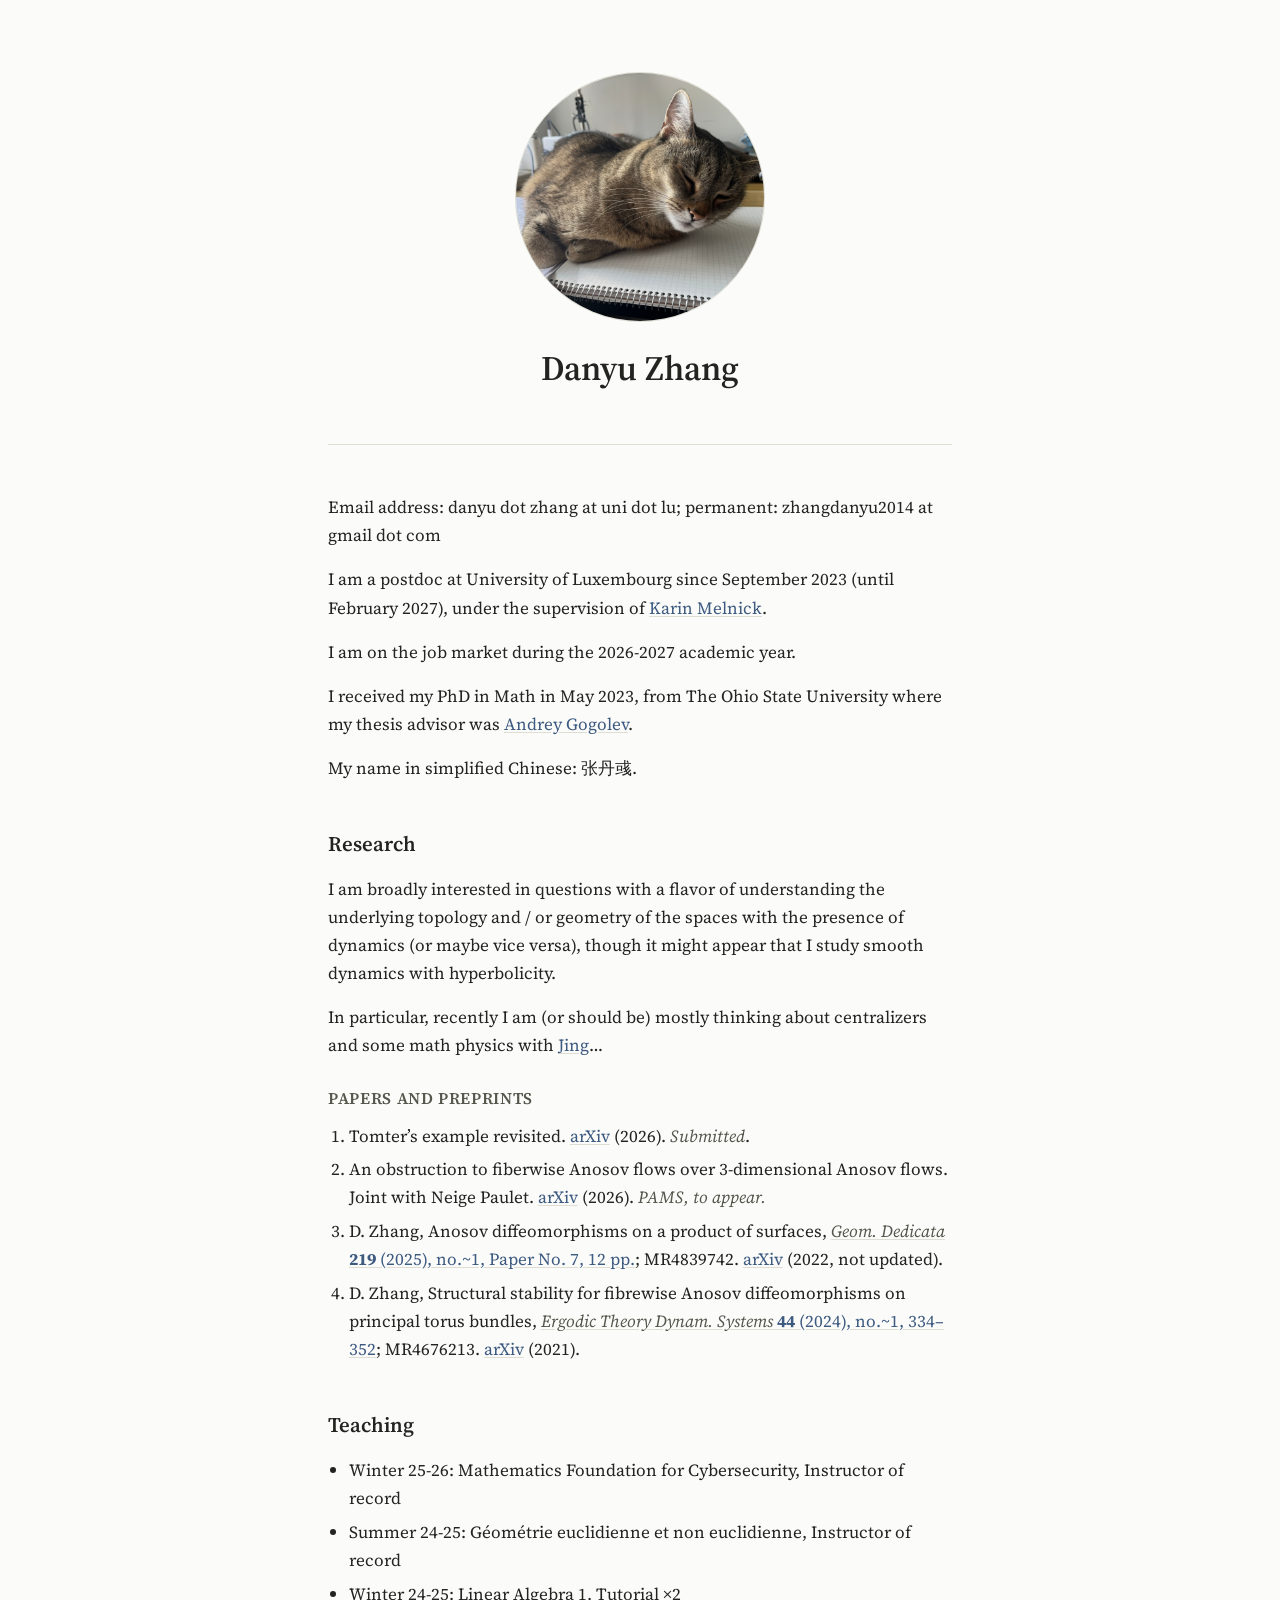
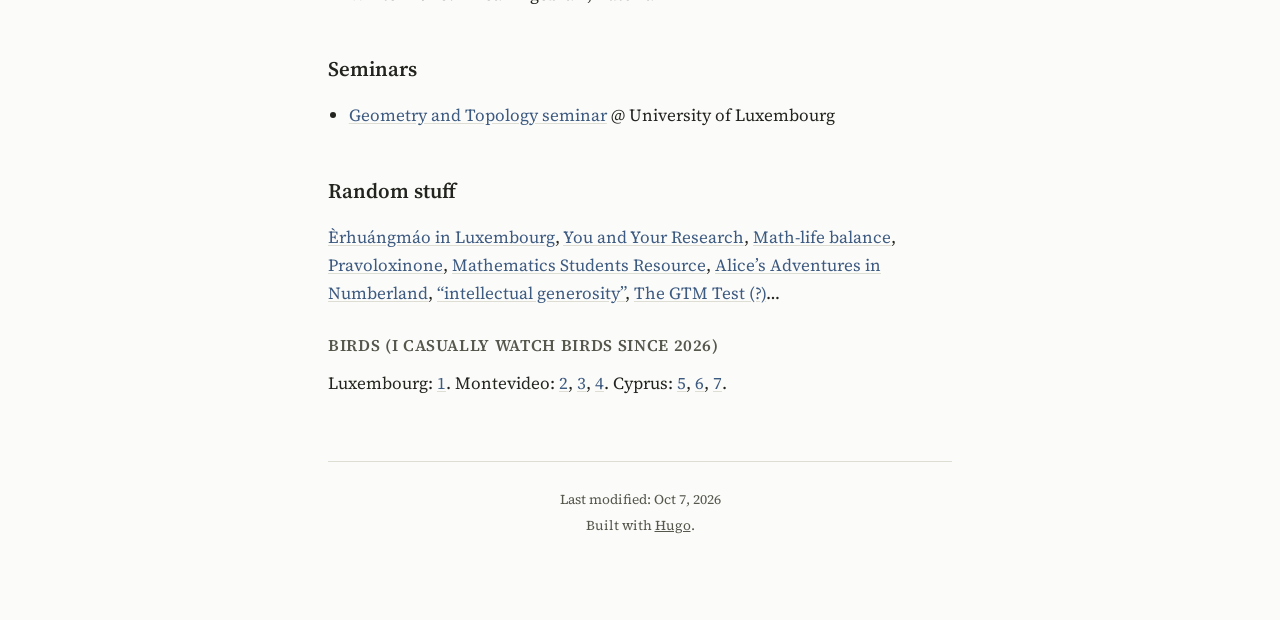
==== commit a9c260b1: "Add files via upload" ====
--- a/index.html
+++ b/index.html
@@ -39,8 +39,8 @@
 <p>In particular, recently I am (or should be) mostly thinking about centralizers and some math physics with <a href="https://sites.google.com/view/mathjingzhou233">Jing</a>&hellip;</p>
 <h3 id="papers-and-preprints">Papers and preprints</h3>
 <ol>
-<li>Tomter&rsquo;s example revisited. <a href="https://arxiv.org/abs/2608.11097v2">arXiv</a> (2026). <em>Submitted</em>.</li>
-<li>An obstruction to fiberwise Anosov flows over 3-dimensional Anosov flows. Joint with Neige Paulet. <a href="https://arxiv.org/abs/2601.18487">arXiv</a> (2026). <em>Submitted</em>.</li>
+<li>Tomter&rsquo;s example revisited. <a href="https://arxiv.org/abs/2608.11097">arXiv</a> (2026). <em>Submitted</em>.</li>
+<li>An obstruction to fiberwise Anosov flows over 3-dimensional Anosov flows. Joint with Neige Paulet. <a href="https://arxiv.org/abs/2601.18487">arXiv</a> (2026). <em>PAMS, to appear.</em></li>
 <li>D. Zhang, Anosov diffeomorphisms on a product of surfaces, <a href="https://doi.org/10.1007/s10711-024-00968-2"><em>Geom. Dedicata</em> <strong>219</strong> (2025), no.~1, Paper No. 7, 12 pp.</a>; MR4839742. <a href="https://arxiv.org/abs/2205.11296">arXiv</a> (2022, not updated).</li>
 <li>D. Zhang, Structural stability for fibrewise Anosov diffeomorphisms on principal torus bundles, <a href="https://doi.org/10.1017/etds.2023.4"><em>Ergodic Theory Dynam. Systems</em> <strong>44</strong> (2024), no.~1, 334&ndash;352</a>; MR4676213. <a href="https://arxiv.org/abs/2105.07118">arXiv</a> (2021).</li>
 </ol>
@@ -62,7 +62,7 @@
   </main>
 
   <footer class="footer">
-    <p>Last modified: Sep 7, 2026</p>
+    <p>Last modified: Oct 7, 2026</p>
     <p>Built with <a href="https://gohugo.io" target="_blank" rel="noopener">Hugo</a>.</p>
   </footer>
 
